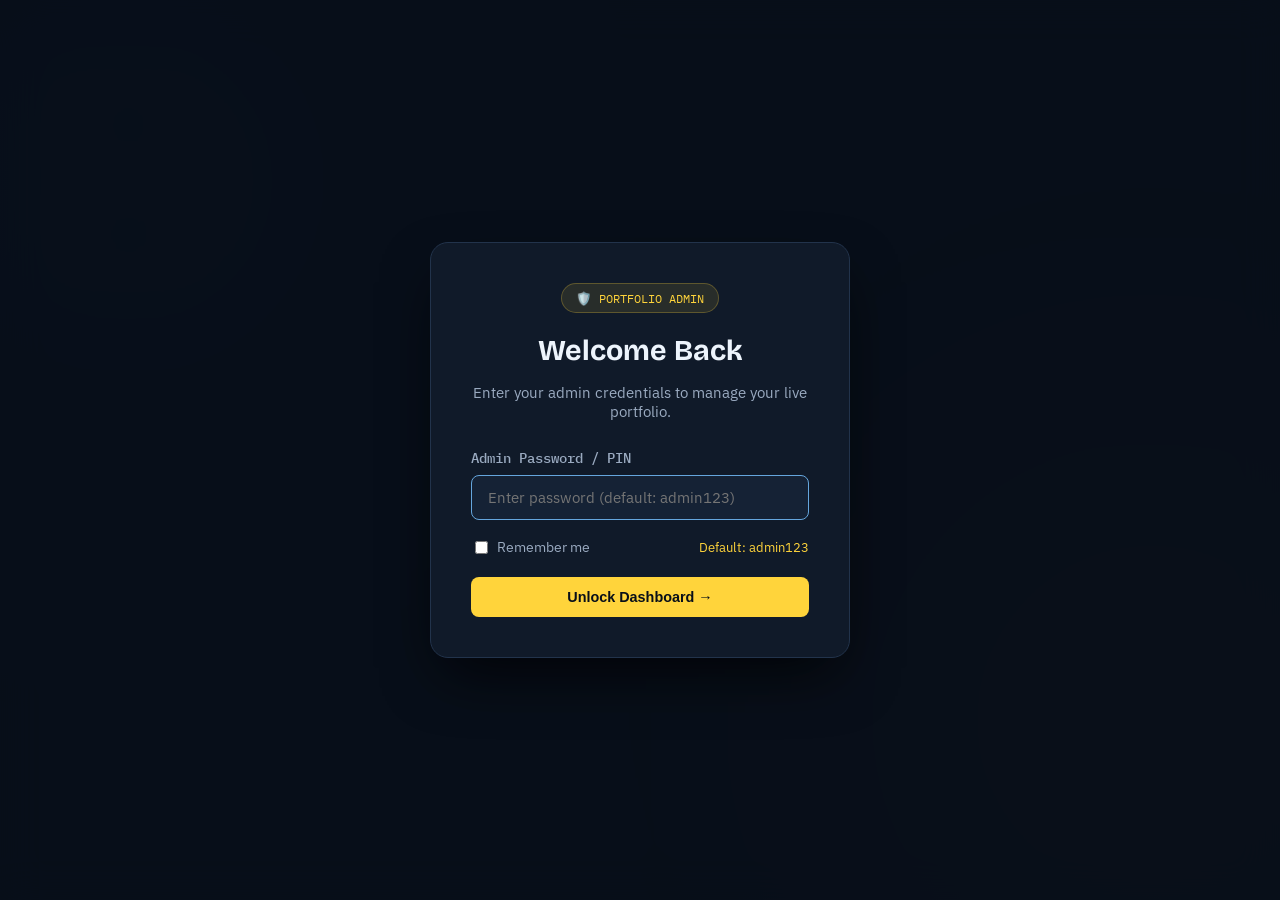
==== admin.html @ 8ebb50e1 "Add built-in Admin Panel with dynamic JSON hydration, GitHub API sync, and Netlify auto-deploy" ====
<!DOCTYPE html>
<html lang="en" data-theme="dark">
<head>
<meta charset="UTF-8">
<meta name="viewport" content="width=device-width, initial-scale=1, viewport-fit=cover">
<title>Admin Dashboard | Yash Jambhulkar Portfolio</title>
<link rel="icon" type="image/svg+xml" href="assets/favicon.svg">

<link rel="preconnect" href="https://fonts.googleapis.com">
<link rel="preconnect" href="https://fonts.gstatic.com" crossorigin>
<link href="https://fonts.googleapis.com/css2?family=Bricolage+Grotesque:wght@500;700;800&family=IBM+Plex+Sans:wght@400;500;600&family=IBM+Plex+Mono:wght@400;500&display=swap" rel="stylesheet">

<style>
:root {
    --bg: #080f19;
    --surface: #101a29;
    --surface-2: #152235;
    --surface-3: #1c2c44;
    --line: #22334b;
    --ink: #edf4fc;
    --muted: #9aaac0;
    
    --blue: #65a6dd;
    --yellow: #ffd43b;
    --green: #2fbf71;
    --red: #ff5f57;
    
    --font-display: "Bricolage Grotesque", system-ui, sans-serif;
    --font-body: "IBM Plex Sans", system-ui, sans-serif;
    --font-mono: "IBM Plex Mono", monospace;
    
    --radius-sm: 8px;
    --radius-md: 12px;
    --radius-lg: 18px;
}

*, *::before, *::after {
    box-sizing: border-box;
}

body {
    margin: 0;
    font-family: var(--font-body);
    background: var(--bg);
    color: var(--ink);
    min-height: 100vh;
    display: flex;
    flex-direction: column;
}

/* Background mesh */
.bg-glow {
    position: fixed;
    inset: 0;
    pointer-events: none;
    background: 
        radial-gradient(circle at 10% 20%, rgba(48,105,152,0.15), transparent 40%),
        radial-gradient(circle at 90% 80%, rgba(255,212,59,0.1), transparent 40%);
    z-index: 0;
}

/* Login Screen */
#loginScreen {
    position: fixed;
    inset: 0;
    background: rgba(8,15,25,0.92);
    backdrop-filter: blur(20px);
    display: flex;
    align-items: center;
    justify-content: center;
    z-index: 999;
    padding: 20px;
}

.login-card {
    background: var(--surface);
    border: 1px solid var(--line);
    border-radius: var(--radius-lg);
    padding: 40px;
    width: 100%;
    max-width: 420px;
    box-shadow: 0 25px 60px -15px rgba(0,0,0,0.8);
    text-align: center;
    position: relative;
    z-index: 10;
}

.login-badge {
    display: inline-flex;
    align-items: center;
    gap: 8px;
    padding: 6px 14px;
    border-radius: 999px;
    background: rgba(255,212,59,0.1);
    color: var(--yellow);
    border: 1px solid rgba(255,212,59,0.25);
    font-family: var(--font-mono);
    font-size: 0.78rem;
    margin-bottom: 20px;
}

.login-card h1 {
    font-family: var(--font-display);
    font-size: 1.8rem;
    margin: 0 0 10px;
}

.login-card p {
    color: var(--muted);
    font-size: 0.92rem;
    margin-bottom: 28px;
}

/* Admin Layout */
#adminApp {
    display: none;
    flex-direction: column;
    min-height: 100vh;
    position: relative;
    z-index: 1;
}

/* Topbar */
.admin-topbar {
    height: 70px;
    border-bottom: 1px solid var(--line);
    background: rgba(16,26,41,0.85);
    backdrop-filter: blur(16px);
    display: flex;
    align-items: center;
    justify-content: space-between;
    padding: 0 28px;
    position: sticky;
    top: 0;
    z-index: 50;
}

.brand {
    display: flex;
    align-items: center;
    gap: 12px;
}

.brand-logo {
    width: 38px;
    height: 38px;
    background: #09111d;
    border: 1px solid var(--yellow);
    border-radius: 10px;
    display: flex;
    align-items: center;
    justify-content: center;
    font-family: var(--font-mono);
    font-weight: 700;
    color: var(--yellow);
    font-size: 1rem;
}

.brand-title {
    font-family: var(--font-display);
    font-size: 1.15rem;
    font-weight: 700;
}

.brand-sub {
    font-size: 0.75rem;
    color: var(--muted);
    font-family: var(--font-mono);
}

.topbar-actions {
    display: flex;
    align-items: center;
    gap: 12px;
}

/* Main Container */
.admin-main {
    display: flex;
    flex: 1;
}

/* Sidebar */
.admin-sidebar {
    width: 250px;
    border-right: 1px solid var(--line);
    background: rgba(16,26,41,0.5);
    padding: 24px 16px;
    display: flex;
    flex-direction: column;
    gap: 6px;
}

.nav-item {
    display: flex;
    align-items: center;
    gap: 12px;
    padding: 12px 16px;
    border-radius: var(--radius-md);
    color: var(--muted);
    text-decoration: none;
    font-weight: 500;
    font-size: 0.92rem;
    cursor: pointer;
    border: 1px solid transparent;
    transition: all 0.2s ease;
}

.nav-item:hover {
    color: var(--ink);
    background: var(--surface-2);
}

.nav-item.active {
    color: var(--yellow);
    background: rgba(255,212,59,0.08);
    border-color: rgba(255,212,59,0.2);
}

.nav-item svg {
    width: 18px;
    height: 18px;
    flex-shrink: 0;
}

/* Content Area */
.admin-content {
    flex: 1;
    padding: 36px 48px;
    max-width: 1100px;
}

.tab-pane {
    display: none;
}

.tab-pane.active {
    display: block;
    animation: fadeIn 0.3s ease;
}

@keyframes fadeIn {
    from { opacity: 0; transform: translateY(8px); }
    to { opacity: 1; transform: translateY(0); }
}

.panel-header {
    margin-bottom: 28px;
    display: flex;
    justify-content: space-between;
    align-items: flex-start;
}

.panel-header h2 {
    font-family: var(--font-display);
    font-size: 1.6rem;
    margin: 0 0 6px;
}

.panel-header p {
    color: var(--muted);
    font-size: 0.9rem;
    margin: 0;
}

/* Form Styles */
.form-card {
    background: var(--surface);
    border: 1px solid var(--line);
    border-radius: var(--radius-lg);
    padding: 28px;
    margin-bottom: 24px;
}

.form-card h3 {
    margin: 0 0 20px;
    font-size: 1.15rem;
    color: var(--ink);
    display: flex;
    align-items: center;
    gap: 10px;
}

.form-grid {
    display: grid;
    grid-template-columns: repeat(auto-fit, minmax(280px, 1fr));
    gap: 20px;
}

.form-group {
    display: flex;
    flex-direction: column;
    gap: 8px;
    margin-bottom: 18px;
}

.form-group label {
    font-size: 0.85rem;
    font-weight: 500;
    color: var(--muted);
    font-family: var(--font-mono);
}

input[type="text"],
input[type="password"],
input[type="url"],
input[type="email"],
textarea,
select {
    width: 100%;
    padding: 12px 16px;
    border-radius: var(--radius-sm);
    background: var(--surface-2);
    border: 1px solid var(--line);
    color: var(--ink);
    font-family: inherit;
    font-size: 0.92rem;
    outline: none;
    transition: border-color 0.2s;
}

input:focus, textarea:focus, select:focus {
    border-color: var(--blue);
}

textarea {
    min-height: 100px;
    resize: vertical;
}

/* Toggle Switch */
.toggle-wrap {
    display: flex;
    align-items: center;
    gap: 12px;
}

.switch {
    position: relative;
    display: inline-block;
    width: 48px;
    height: 26px;
}

.switch input {
    opacity: 0;
    width: 0;
    height: 0;
}

.slider {
    position: absolute;
    cursor: pointer;
    inset: 0;
    background-color: var(--surface-3);
    border-radius: 34px;
    transition: .3s;
    border: 1px solid var(--line);
}

.slider:before {
    position: absolute;
    content: "";
    height: 18px;
    width: 18px;
    left: 3px;
    bottom: 3px;
    background-color: white;
    border-radius: 50%;
    transition: .3s;
}

input:checked + .slider {
    background-color: var(--green);
}

input:checked + .slider:before {
    transform: translateX(22px);
}

/* Buttons */
.btn {
    display: inline-flex;
    align-items: center;
    justify-content: center;
    gap: 8px;
    padding: 11px 20px;
    border-radius: var(--radius-sm);
    font-weight: 600;
    font-size: 0.9rem;
    cursor: pointer;
    border: 1px solid transparent;
    text-decoration: none;
    transition: all 0.2s ease;
}

.btn-primary {
    background: var(--yellow);
    color: #080f19;
}

.btn-primary:hover {
    transform: translateY(-2px);
    box-shadow: 0 10px 25px -8px rgba(255,212,59,0.8);
}

.btn-secondary {
    background: var(--surface-2);
    border-color: var(--line);
    color: var(--ink);
}

.btn-secondary:hover {
    border-color: var(--blue);
    transform: translateY(-2px);
}

.btn-publish {
    background: linear-gradient(135deg, var(--green), #249757);
    color: white;
    font-weight: 700;
    box-shadow: 0 8px 25px -6px rgba(47,191,113,0.6);
}

.btn-publish:hover {
    transform: translateY(-2px);
    box-shadow: 0 12px 30px -6px rgba(47,191,113,0.9);
}

.btn-danger {
    background: rgba(255,95,87,0.15);
    color: var(--red);
    border-color: rgba(255,95,87,0.3);
}

.btn-danger:hover {
    background: var(--red);
    color: white;
}

/* Projects Table / Cards */
.project-item {
    display: flex;
    align-items: center;
    justify-content: space-between;
    padding: 16px 20px;
    background: var(--surface-2);
    border: 1px solid var(--line);
    border-radius: var(--radius-md);
    margin-bottom: 12px;
}

.project-item-left {
    display: flex;
    align-items: center;
    gap: 16px;
}

.project-thumb {
    width: 60px;
    height: 40px;
    border-radius: 6px;
    object-fit: cover;
    background: #09111d;
    border: 1px solid var(--line);
}

.project-title {
    font-weight: 600;
    font-size: 1.05rem;
}

.project-meta {
    font-size: 0.8rem;
    color: var(--muted);
    font-family: var(--font-mono);
}

.project-actions {
    display: flex;
    gap: 8px;
}

/* Modal */
.modal-overlay {
    position: fixed;
    inset: 0;
    background: rgba(0,0,0,0.75);
    backdrop-filter: blur(10px);
    display: none;
    align-items: center;
    justify-content: center;
    z-index: 1000;
    padding: 20px;
}

.modal-overlay.open {
    display: flex;
}

.modal-card {
    background: var(--surface);
    border: 1px solid var(--line);
    border-radius: var(--radius-lg);
    width: 100%;
    max-width: 650px;
    max-height: 90vh;
    overflow-y: auto;
    padding: 32px;
}

/* Terminal Log Console */
.log-console {
    background: #060b13;
    border: 1px solid var(--line);
    border-radius: var(--radius-md);
    padding: 16px;
    font-family: var(--font-mono);
    font-size: 0.82rem;
    color: var(--ink);
    min-height: 140px;
    max-height: 240px;
    overflow-y: auto;
    line-height: 1.7;
    margin-top: 16px;
}

.log-entry.info { color: var(--blue); }
.log-entry.success { color: var(--green); font-weight: 600; }
.log-entry.error { color: var(--red); font-weight: 600; }

/* Toast */
.toast-msg {
    position: fixed;
    bottom: 24px;
    right: 24px;
    padding: 14px 22px;
    background: var(--surface);
    border: 1px solid var(--line);
    border-radius: 999px;
    font-weight: 600;
    font-size: 0.9rem;
    display: flex;
    align-items: center;
    gap: 10px;
    box-shadow: 0 15px 40px rgba(0,0,0,0.5);
    transform: translateY(100px);
    opacity: 0;
    transition: all 0.3s cubic-bezier(0.16, 1, 0.3, 1);
    z-index: 2000;
}

.toast-msg.show {
    transform: translateY(0);
    opacity: 1;
}

@media (max-width: 850px) {
    .admin-main { flex-direction: column; }
    .admin-sidebar { width: 100%; border-right: none; border-bottom: 1px solid var(--line); flex-direction: row; overflow-x: auto; }
    .admin-content { padding: 24px; }
}
</style>
</head>

<body>
<div class="bg-glow"></div>

<!-- ==========================================
     LOGIN MODAL
========================================== -->
<div id="loginScreen">
    <div class="login-card">
        <div class="login-badge">🛡️ PORTFOLIO ADMIN</div>
        <h1>Welcome Back</h1>
        <p>Enter your admin credentials to manage your live portfolio.</p>
        
        <form id="loginForm">
            <div class="form-group" style="text-align: left;">
                <label>Admin Password / PIN</label>
                <input type="password" id="adminPasswordInput" placeholder="Enter password (default: admin123)" required autofocus>
            </div>
            <div style="display: flex; justify-content: space-between; align-items: center; margin-bottom: 20px;">
                <label style="font-size: 0.85rem; color: var(--muted); cursor: pointer; display: flex; align-items: center; gap: 6px;">
                    <input type="checkbox" id="rememberMe"> Remember me
                </label>
                <span style="font-size: 0.8rem; color: var(--yellow);">Default: admin123</span>
            </div>
            <button type="submit" class="btn btn-primary" style="width: 100%;">Unlock Dashboard →</button>
        </form>
    </div>
</div>

<!-- ==========================================
     ADMIN APP
========================================== -->
<div id="adminApp">
    
    <!-- Topbar -->
    <header class="admin-topbar">
        <div class="brand">
            <div class="brand-logo">YJ</div>
            <div>
                <div class="brand-title">Portfolio Manager</div>
                <div class="brand-sub">yash-jambhulkar06/My-Portfolio</div>
            </div>
        </div>

        <div class="topbar-actions">
            <a href="index.html" target="_blank" class="btn btn-secondary">
                View Site ↗
            </a>
            <button id="btnPublishTop" class="btn btn-publish">
                Publish to Netlify 🚀
            </button>
            <button id="btnLogout" class="btn btn-secondary" style="padding: 10px;" title="Logout">
                <svg viewBox="0 0 24 24" width="18" height="18" fill="none" stroke="currentColor" stroke-width="2"><path d="M9 21H5a2 2 0 0 1-2-2V5a2 2 0 0 1 2-2h4"/><polyline points="16 17 21 12 16 7"/><line x1="21" y1="12" x2="9" y2="12"/></svg>
            </button>
        </div>
    </header>

    <div class="admin-main">
        
        <!-- Sidebar Navigation -->
        <nav class="admin-sidebar">
            <div class="nav-item active" data-tab="profile">
                <svg viewBox="0 0 24 24" fill="none" stroke="currentColor" stroke-width="2"><path d="M20 21v-2a4 4 0 0 0-4-4H8a4 4 0 0 0-4 4v2"/><circle cx="12" cy="7" r="4"/></svg>
                Profile & Bio
            </div>
            <div class="nav-item" data-tab="projects">
                <svg viewBox="0 0 24 24" fill="none" stroke="currentColor" stroke-width="2"><rect x="2" y="7" width="20" height="14" rx="2" ry="2"/><path d="M16 21V5a2 2 0 0 0-2-2h-4a2 2 0 0 0-2 2v16"/></svg>
                Projects
            </div>
            <div class="nav-item" data-tab="skills">
                <svg viewBox="0 0 24 24" fill="none" stroke="currentColor" stroke-width="2"><polygon points="12 2 2 7 12 12 22 7 12 2"/><polyline points="2 17 12 22 22 17"/><polyline points="2 12 12 17 22 12"/></svg>
                Skills
            </div>
            <div class="nav-item" data-tab="contact">
                <svg viewBox="0 0 24 24" fill="none" stroke="currentColor" stroke-width="2"><path d="M4 4h16c1.1 0 2 .9 2 2v12c0 1.1-.9 2-2 2H4c-1.1 0-2-.9-2-2V6c0-1.1.9-2 2-2z"/><polyline points="22,6 12,13 2,6"/></svg>
                Contact & Socials
            </div>
            <div class="nav-item" data-tab="deploy">
                <svg viewBox="0 0 24 24" fill="none" stroke="currentColor" stroke-width="2"><circle cx="12" cy="12" r="10"/><path d="M16 12l-4-4-4 4M12 16V8"/></svg>
                GitHub & Deploy
            </div>
            <div class="nav-item" data-tab="backup">
                <svg viewBox="0 0 24 24" fill="none" stroke="currentColor" stroke-width="2"><path d="M21 15v4a2 2 0 0 1-2 2H5a2 2 0 0 1-2-2v-4"/><polyline points="7 10 12 15 17 10"/><line x1="12" y1="15" x2="12" y2="3"/></svg>
                Backup & JSON
            </div>
        </nav>

        <!-- Content Area -->
        <main class="admin-content">

            <!-- TAB 1: PROFILE & BIO -->
            <div id="tab-profile" class="tab-pane active">
                <div class="panel-header">
                    <div>
                        <h2>Profile & Hero Section</h2>
                        <p>Configure your personal branding, availability beacon, and headline.</p>
                    </div>
                    <button class="btn btn-primary" onclick="saveProfile()">Save Profile</button>
                </div>

                <div class="form-card">
                    <h3>Basic Details</h3>
                    <div class="form-grid">
                        <div class="form-group">
                            <label>First Name</label>
                            <input type="text" id="profFirstName">
                        </div>
                        <div class="form-group">
                            <label>Last Name</label>
                            <input type="text" id="profLastName">
                        </div>
                    </div>

                    <div class="form-group">
                        <label>Availability Badge Text</label>
                        <input type="text" id="profAvailText" placeholder="e.g. Available for Internships & Projects">
                    </div>

                    <div class="form-group">
                        <label>Availability Status</label>
                        <div class="toggle-wrap">
                            <label class="switch">
                                <input type="checkbox" id="profIsAvail" checked>
                                <span class="slider"></span>
                            </label>
                            <span id="availLabel" style="font-size: 0.9rem; font-weight: 500;">Active (Green Pulse Beacon)</span>
                        </div>
                    </div>

                    <div class="form-group">
                        <label>Specialty Roles (comma-separated)</label>
                        <input type="text" id="profRoles" placeholder="Full Stack Python, Django Specialist, AI Integrator">
                    </div>

                    <div class="form-group">
                        <label>Hero Subtitle / Description</label>
                        <textarea id="profHeroDesc" rows="3"></textarea>
                    </div>

                    <div class="form-group">
                        <label>Resume File URL / Path</label>
                        <input type="text" id="profResumeUrl" value="assets/resume.pdf">
                    </div>
                </div>

                <div class="form-card">
                    <h3>About Me Section</h3>
                    <div class="form-group">
                        <label>Main About Paragraph</label>
                        <textarea id="profAboutMain" rows="4"></textarea>
                    </div>
                    <div class="form-group">
                        <label>Current Focus / Learning Note</label>
                        <textarea id="profAboutNote" rows="3"></textarea>
                    </div>
                </div>
            </div>

            <!-- TAB 2: PROJECTS -->
            <div id="tab-projects" class="tab-pane">
                <div class="panel-header">
                    <div>
                        <h2>Featured Projects</h2>
                        <p>Manage the showcased projects, descriptions, live demo links, and mockups.</p>
                    </div>
                    <button class="btn btn-primary" onclick="openAddProjectModal()">+ Add New Project</button>
                </div>

                <div class="form-card">
                    <div id="projectsListContainer">
                        <!-- Rendered by JS -->
                    </div>
                </div>
            </div>

            <!-- TAB 3: SKILLS -->
            <div id="tab-skills" class="tab-pane">
                <div class="panel-header">
                    <div>
                        <h2>Technical Skills</h2>
                        <p>Organize categories and skills displayed on your portfolio.</p>
                    </div>
                    <button class="btn btn-primary" onclick="saveSkills()">Save Skills</button>
                </div>

                <div id="skillsCategoriesContainer">
                    <!-- Rendered by JS -->
                </div>
            </div>

            <!-- TAB 4: CONTACT -->
            <div id="tab-contact" class="tab-pane">
                <div class="panel-header">
                    <div>
                        <h2>Contact & Social Profiles</h2>
                        <p>Update where recruiters and collaborators can reach you.</p>
                    </div>
                    <button class="btn btn-primary" onclick="saveContact()">Save Contact</button>
                </div>

                <div class="form-card">
                    <h3>Contact Information</h3>
                    <div class="form-group">
                        <label>Direct Email Address</label>
                        <input type="email" id="contactEmail" placeholder="jambhulkarn6@gmail.com">
                    </div>
                    <div class="form-group">
                        <label>GitHub Profile URL</label>
                        <input type="url" id="contactGithub" placeholder="https://github.com/yash-jambhulkar06">
                    </div>
                    <div class="form-group">
                        <label>LinkedIn Profile URL</label>
                        <input type="url" id="contactLinkedin" placeholder="https://www.linkedin.com/in/yash-jambhulkar-6092663b6">
                    </div>
                </div>
            </div>

            <!-- TAB 5: GITHUB & DEPLOY -->
            <div id="tab-deploy" class="tab-pane">
                <div class="panel-header">
                    <div>
                        <h2>GitHub & Netlify Auto-Deploy</h2>
                        <p>Sync your changes straight to GitHub. Netlify will auto-deploy within seconds.</p>
                    </div>
                </div>

                <div class="form-card">
                    <h3>GitHub Repository Configuration</h3>
                    <p style="color: var(--muted); font-size: 0.88rem; line-height: 1.6; margin-bottom: 20px;">
                        To publish directly from this admin panel to Netlify, provide a GitHub Personal Access Token (PAT) with <code style="color: var(--yellow);">repo</code> permission. Your token is stored <strong>only in your browser's private local storage</strong> and is never sent to any third-party server.
                    </p>

                    <div class="form-grid">
                        <div class="form-group">
                            <label>Repository Owner / Name</label>
                            <input type="text" id="ghRepo" value="yash-jambhulkar06/My-Portfolio">
                        </div>
                        <div class="form-group">
                            <label>Branch</label>
                            <input type="text" id="ghBranch" value="main">
                        </div>
                    </div>

                    <div class="form-group">
                        <label>GitHub Personal Access Token (PAT)</label>
                        <input type="password" id="ghToken" placeholder="ghp_xxxxxxxxxxxxxxxxxxxx">
                        <span style="font-size: 0.78rem; color: var(--muted);">
                            Create a token at <a href="https://github.com/settings/tokens" target="_blank" style="color: var(--blue);">github.com/settings/tokens</a> (select "repo" scope).
                        </span>
                    </div>

                    <div style="display: flex; gap: 12px; margin-top: 14px;">
                        <button class="btn btn-secondary" onclick="saveGitHubSettings()">Save Token Locally</button>
                        <button class="btn btn-publish" onclick="publishToNetlify()">Publish Changes to Netlify 🚀</button>
                    </div>

                    <!-- Log Console -->
                    <div class="log-console" id="deployLogs">
                        <div class="log-entry info">[Ready] Admin Panel loaded. Configure your token above to enable direct Netlify publishing.</div>
                    </div>
                </div>
            </div>

            <!-- TAB 6: BACKUP & JSON -->
            <div id="tab-backup" class="tab-pane">
                <div class="panel-header">
                    <div>
                        <h2>Backup & Raw JSON</h2>
                        <p>Export or import your full portfolio configuration.</p>
                    </div>
                </div>

                <div class="form-card">
                    <h3>Raw Data Editor</h3>
                    <textarea id="rawJsonEditor" style="min-height: 280px; font-family: var(--font-mono); font-size: 0.82rem;"></textarea>
                    
                    <div style="display: flex; gap: 12px; margin-top: 16px;">
                        <button class="btn btn-secondary" onclick="downloadJsonBackup()">Download portfolio.json</button>
                        <button class="btn btn-primary" onclick="saveRawJson()">Apply JSON Changes</button>
                        <button class="btn btn-danger" onclick="resetToDefaults()">Reset to Defaults</button>
                    </div>
                </div>
            </div>

        </main>
    </div>
</div>

<!-- ==========================================
     PROJECT EDIT/ADD MODAL
========================================== -->
<div class="modal-overlay" id="projectModal">
    <div class="modal-card">
        <h2 id="modalProjectTitle" style="font-family: var(--font-display); margin-top: 0;">Add Project</h2>
        <input type="hidden" id="editProjectId">

        <div class="form-group">
            <label>Project Title</label>
            <input type="text" id="mProjTitle" placeholder="e.g. Resume AI" required>
        </div>

        <div class="form-group">
            <label>Category / Meta</label>
            <input type="text" id="mProjMeta" placeholder="e.g. AI Web Application">
        </div>

        <div class="form-group">
            <label>Status</label>
            <select id="mProjStatus">
                <option value="Live">Live</option>
                <option value="In development">In development</option>
                <option value="Completed">Completed</option>
            </select>
        </div>

        <div class="form-group">
            <label>Preview Image URL</label>
            <input type="text" id="mProjImage" placeholder="assets/images/resume_ai_preview.jpg">
        </div>

        <div class="form-group">
            <label>Description</label>
            <textarea id="mProjDesc" rows="3"></textarea>
        </div>

        <div class="form-group">
            <label>Key Highlights (one per line)</label>
            <textarea id="mProjHighlights" rows="3" placeholder="ATS score evaluation&#10;Groq LLaMA inference&#10;Render deployment"></textarea>
        </div>

        <div class="form-group">
            <label>Tech Tags (comma separated)</label>
            <input type="text" id="mProjTags" placeholder="Python, Django, MySQL, Groq API">
        </div>

        <div class="form-grid">
            <div class="form-group">
                <label>Live Demo URL (optional)</label>
                <input type="url" id="mProjLiveUrl" placeholder="https://...">
            </div>
            <div class="form-group">
                <label>GitHub URL</label>
                <input type="url" id="mProjGithubUrl" placeholder="https://github.com/...">
            </div>
        </div>

        <div style="display: flex; justify-content: flex-end; gap: 12px; margin-top: 24px;">
            <button class="btn btn-secondary" onclick="closeProjectModal()">Cancel</button>
            <button class="btn btn-primary" onclick="saveProjectModal()">Save Project</button>
        </div>
    </div>
</div>

<!-- ==========================================
     TOAST
========================================== -->
<div id="adminToast" class="toast-msg">
    <span>Saved successfully!</span>
</div>

<!-- ==========================================
     ADMIN JAVASCRIPT
========================================== -->
<script>
(function() {
    "use strict";

    // State
    let portfolioData = null;
    const AUTH_KEY = "portfolio_admin_auth";
    const GITHUB_TOKEN_KEY = "portfolio_gh_token";
    const GITHUB_REPO_KEY = "portfolio_gh_repo";
    const DRAFT_KEY = "portfolio_draft_data";

    // Elements
    const loginScreen = document.getElementById("loginScreen");
    const adminApp = document.getElementById("adminApp");
    const loginForm = document.getElementById("loginForm");
    const adminPasswordInput = document.getElementById("adminPasswordInput");
    const deployLogs = document.getElementById("deployLogs");

    /* ----------------------------------------------------
       AUTHENTICATION
    ---------------------------------------------------- */
    function checkAuth() {
        const savedAuth = localStorage.getItem(AUTH_KEY);
        if (savedAuth === "true") {
            unlockDashboard();
        }
    }

    loginForm.addEventListener("submit", function(e) {
        e.preventDefault();
        const pwd = adminPasswordInput.value.trim();
        // Default password check or custom
        if (pwd === "admin123" || pwd === "yash2026") {
            if (document.getElementById("rememberMe").checked) {
                localStorage.setItem(AUTH_KEY, "true");
            } else {
                sessionStorage.setItem(AUTH_KEY, "true");
            }
            unlockDashboard();
            showToast("Welcome to your Admin Dashboard!");
        } else {
            alert("Incorrect password. Default is: admin123");
        }
    });

    document.getElementById("btnLogout").addEventListener("click", function() {
        localStorage.removeItem(AUTH_KEY);
        sessionStorage.removeItem(AUTH_KEY);
        loginScreen.style.display = "flex";
        adminApp.style.display = "none";
    });

    function unlockDashboard() {
        loginScreen.style.display = "none";
        adminApp.style.display = "flex";
        loadData();
    }

    /* ----------------------------------------------------
       DATA LOADING
    ---------------------------------------------------- */
    async function loadData() {
        try {
            // First check draft in localStorage
            const localDraft = localStorage.getItem(DRAFT_KEY);
            if (localDraft) {
                portfolioData = JSON.parse(localDraft);
            } else {
                const res = await fetch("data/portfolio.json");
                portfolioData = await res.json();
            }
            populateForms();
            loadGitHubSettings();
        } catch (err) {
            console.error("Failed to load portfolio.json:", err);
            log("Error loading data: " + err.message, "error");
        }
    }

    function populateForms() {
        if (!portfolioData) return;

        // Profile
        const p = portfolioData.profile || {};
        document.getElementById("profFirstName").value = p.firstName || "";
        document.getElementById("profLastName").value = p.lastName || "";
        document.getElementById("profAvailText").value = p.availabilityText || "";
        document.getElementById("profIsAvail").checked = p.isAvailable !== false;
        document.getElementById("profRoles").value = (p.roles || []).join(", ");
        document.getElementById("profHeroDesc").value = p.heroDescription || "";
        document.getElementById("profResumeUrl").value = p.resumeUrl || "";
        document.getElementById("profAboutMain").value = p.aboutMain || "";
        document.getElementById("profAboutNote").value = p.aboutNote || "";

        // Contact
        document.getElementById("contactEmail").value = p.email || "";
        document.getElementById("contactGithub").value = p.githubUrl || "";
        document.getElementById("contactLinkedin").value = p.linkedinUrl || "";

        // Projects
        renderProjectsList();

        // Skills
        renderSkillsCategories();

        // Raw JSON
        document.getElementById("rawJsonEditor").value = JSON.stringify(portfolioData, null, 2);
    }

    /* ----------------------------------------------------
       SAVE FUNCTIONS
    ---------------------------------------------------- */
    window.saveProfile = function() {
        if (!portfolioData) return;
        const p = portfolioData.profile;
        p.firstName = document.getElementById("profFirstName").value.trim();
        p.lastName = document.getElementById("profLastName").value.trim();
        p.availabilityText = document.getElementById("profAvailText").value.trim();
        p.isAvailable = document.getElementById("profIsAvail").checked;
        p.roles = document.getElementById("profRoles").value.split(",").map(r => r.trim()).filter(Boolean);
        p.heroDescription = document.getElementById("profHeroDesc").value.trim();
        p.resumeUrl = document.getElementById("profResumeUrl").value.trim();
        p.aboutMain = document.getElementById("profAboutMain").value.trim();
        p.aboutNote = document.getElementById("profAboutNote").value.trim();

        saveLocalDraft();
        showToast("Profile changes saved locally!");
    };

    window.saveContact = function() {
        if (!portfolioData) return;
        const p = portfolioData.profile;
        p.email = document.getElementById("contactEmail").value.trim();
        p.githubUrl = document.getElementById("contactGithub").value.trim();
        p.linkedinUrl = document.getElementById("contactLinkedin").value.trim();

        saveLocalDraft();
        showToast("Contact details saved locally!");
    };

    function saveLocalDraft() {
        localStorage.setItem(DRAFT_KEY, JSON.stringify(portfolioData));
        document.getElementById("rawJsonEditor").value = JSON.stringify(portfolioData, null, 2);
    }

    /* ----------------------------------------------------
       PROJECTS MANAGER
    ---------------------------------------------------- */
    function renderProjectsList() {
        const container = document.getElementById("projectsListContainer");
        container.innerHTML = "";
        const projects = portfolioData.projects || [];

        projects.forEach((proj, idx) => {
            const item = document.createElement("div");
            item.className = "project-item";
            item.innerHTML = `
                <div class="project-item-left">
                    <img src="${proj.image || 'assets/images/resume_ai_preview.jpg'}" class="project-thumb" alt="thumbnail">
                    <div>
                        <div class="project-title">${escapeHtml(proj.title)} <span style="font-size:0.75rem; color:${proj.isLive ? 'var(--green)' : 'var(--yellow)'}; font-family:var(--font-mono)">[${escapeHtml(proj.status)}]</span></div>
                        <div class="project-meta">${escapeHtml(proj.meta || '')} • ${(proj.tags || []).join(", ")}</div>
                    </div>
                </div>
                <div class="project-actions">
                    <button class="btn btn-secondary" onclick="openEditProjectModal(${idx})">Edit</button>
                    <button class="btn btn-danger" onclick="deleteProject(${idx})">Delete</button>
                </div>
            `;
            container.appendChild(item);
        });
    }

    window.openAddProjectModal = function() {
        document.getElementById("modalProjectTitle").textContent = "Add New Project";
        document.getElementById("editProjectId").value = "-1";
        document.getElementById("mProjTitle").value = "";
        document.getElementById("mProjMeta").value = "";
        document.getElementById("mProjStatus").value = "Live";
        document.getElementById("mProjImage").value = "assets/images/resume_ai_preview.jpg";
        document.getElementById("mProjDesc").value = "";
        document.getElementById("mProjHighlights").value = "";
        document.getElementById("mProjTags").value = "Python, Django, MySQL";
        document.getElementById("mProjLiveUrl").value = "";
        document.getElementById("mProjGithubUrl").value = "https://github.com/yash-jambhulkar06";

        document.getElementById("projectModal").classList.add("open");
    };

    window.openEditProjectModal = function(index) {
        const p = portfolioData.projects[index];
        if (!p) return;

        document.getElementById("modalProjectTitle").textContent = "Edit Project: " + p.title;
        document.getElementById("editProjectId").value = index;
        document.getElementById("mProjTitle").value = p.title || "";
        document.getElementById("mProjMeta").value = p.meta || "";
        document.getElementById("mProjStatus").value = p.status || "Live";
        document.getElementById("mProjImage").value = p.image || "";
        document.getElementById("mProjDesc").value = p.description || "";
        document.getElementById("mProjHighlights").value = (p.highlights || []).join("\n");
        document.getElementById("mProjTags").value = (p.tags || []).join(", ");
        document.getElementById("mProjLiveUrl").value = p.liveUrl || "";
        document.getElementById("mProjGithubUrl").value = p.githubUrl || "";

        document.getElementById("projectModal").classList.add("open");
    };

    window.closeProjectModal = function() {
        document.getElementById("projectModal").classList.remove("open");
    };

    window.saveProjectModal = function() {
        const idIndex = parseInt(document.getElementById("editProjectId").value, 10);
        const statusVal = document.getElementById("mProjStatus").value;

        const newObj = {
            id: document.getElementById("mProjTitle").value.toLowerCase().replace(/[^a-z0-9]+/g, "-"),
            title: document.getElementById("mProjTitle").value.trim(),
            meta: document.getElementById("mProjMeta").value.trim(),
            status: statusVal,
            isLive: statusVal.toLowerCase() === "live",
            image: document.getElementById("mProjImage").value.trim(),
            description: document.getElementById("mProjDesc").value.trim(),
            highlights: document.getElementById("mProjHighlights").value.split("\n").map(h => h.trim()).filter(Boolean),
            tags: document.getElementById("mProjTags").value.split(",").map(t => t.trim()).filter(Boolean),
            liveUrl: document.getElementById("mProjLiveUrl").value.trim(),
            githubUrl: document.getElementById("mProjGithubUrl").value.trim()
        };

        if (!newObj.title) {
            alert("Title is required!");
            return;
        }

        if (idIndex >= 0) {
            portfolioData.projects[idIndex] = newObj;
        } else {
            portfolioData.projects.push(newObj);
        }

        saveLocalDraft();
        renderProjectsList();
        closeProjectModal();
        showToast("Project saved!");
    };

    window.deleteProject = function(index) {
        if (confirm("Are you sure you want to remove this project?")) {
            portfolioData.projects.splice(index, 1);
            saveLocalDraft();
            renderProjectsList();
            showToast("Project removed.");
        }
    };

    /* ----------------------------------------------------
       SKILLS MANAGER
    ---------------------------------------------------- */
    function renderSkillsCategories() {
        const container = document.getElementById("skillsCategoriesContainer");
        container.innerHTML = "";
        const cats = portfolioData.skillsCategories || [];

        cats.forEach((cat, cIdx) => {
            const card = document.createElement("div");
            card.className = "form-card";
            card.innerHTML = `
                <h3>${escapeHtml(cat.name)}</h3>
                <div class="form-group">
                    <label>Category Title</label>
                    <input type="text" class="cat-title-input" data-index="${cIdx}" value="${escapeHtml(cat.name)}">
                </div>
                <div class="form-group">
                    <label>Skills in this category (comma-separated)</label>
                    <input type="text" class="cat-skills-input" data-index="${cIdx}" value="${escapeHtml((cat.skills || []).join(", "))}">
                </div>
            `;
            container.appendChild(card);
        });
    }

    window.saveSkills = function() {
        const catTitles = document.querySelectorAll(".cat-title-input");
        const catSkills = document.querySelectorAll(".cat-skills-input");

        const updated = [];
        catTitles.forEach((titleEl, idx) => {
            const name = titleEl.value.trim();
            const skills = (catSkills[idx].value || "").split(",").map(s => s.trim()).filter(Boolean);
            if (name) {
                updated.push({ name, skills });
            }
        });

        portfolioData.skillsCategories = updated;
        saveLocalDraft();
        showToast("Skills updated!");
    };

    /* ----------------------------------------------------
       GITHUB & NETLIFY SYNC
    ---------------------------------------------------- */
    function loadGitHubSettings() {
        const token = localStorage.getItem(GITHUB_TOKEN_KEY) || "";
        const repo = localStorage.getItem(GITHUB_REPO_KEY) || "yash-jambhulkar06/My-Portfolio";
        document.getElementById("ghToken").value = token;
        document.getElementById("ghRepo").value = repo;
    }

    window.saveGitHubSettings = function() {
        const token = document.getElementById("ghToken").value.trim();
        const repo = document.getElementById("ghRepo").value.trim();
        localStorage.setItem(GITHUB_TOKEN_KEY, token);
        localStorage.setItem(GITHUB_REPO_KEY, repo);
        showToast("GitHub settings saved in local browser!");
        log("GitHub credentials updated locally.", "info");
    };

    window.publishToNetlify = async function() {
        saveLocalDraft();

        const token = document.getElementById("ghToken").value.trim() || localStorage.getItem(GITHUB_TOKEN_KEY);
        const repo = document.getElementById("ghRepo").value.trim() || "yash-jambhulkar06/My-Portfolio";
        const branch = document.getElementById("ghBranch").value.trim() || "main";
        const path = "data/portfolio.json";

        if (!token) {
            alert("Please enter a GitHub Personal Access Token (PAT) with repo scope to publish.");
            document.querySelector('[data-tab="deploy"]').click();
            return;
        }

        log("🚀 Starting publish workflow to Netlify...", "info");
        log(`Checking GitHub repo: ${repo} (branch: ${branch})...`, "info");

        try {
            const getUrl = `https://api.github.com/repos/${repo}/contents/${path}?ref=${branch}`;
            
            // 1. Get current file SHA
            log("Fetching latest file SHA from GitHub...", "info");
            const getRes = await fetch(getUrl, {
                headers: {
                    "Authorization": `token ${token}`,
                    "Accept": "application/vnd.github.v3+json"
                }
            });

            let sha = null;
            if (getRes.ok) {
                const getJson = await getRes.json();
                sha = getJson.sha;
                log(`Found existing file SHA: ${sha}`, "info");
            } else if (getRes.status === 404) {
                log("File does not exist yet. Will create new file.", "info");
            } else {
                const errJson = await getRes.json();
                throw new Error(`GitHub API Error: ${errJson.message || getRes.statusText}`);
            }

            // 2. Commit update
            log("Creating commit on GitHub...", "info");
            const contentString = JSON.stringify(portfolioData, null, 2);
            // UTF-8 to Base64
            const b64Content = btoa(unescape(encodeURIComponent(contentString)));

            const putPayload = {
                message: "Update portfolio content via Admin Dashboard",
                content: b64Content,
                branch: branch
            };
            if (sha) putPayload.sha = sha;

            const putRes = await fetch(`https://api.github.com/repos/${repo}/contents/${path}`, {
                method: "PUT",
                headers: {
                    "Authorization": `token ${token}`,
                    "Content-Type": "application/json",
                    "Accept": "application/vnd.github.v3+json"
                },
                body: JSON.stringify(putPayload)
            });

            if (!putRes.ok) {
                const errData = await putRes.json();
                throw new Error(`Failed to commit: ${errData.message || putRes.statusText}`);
            }

            const commitData = await putRes.json();
            log(`✅ Commit successful! SHA: ${commitData.commit.sha.substring(0, 7)}`, "success");
            log(`🎉 Netlify build triggered automatically! Changes will be live in 10-15 seconds.`, "success");
            showToast("Published to Netlify successfully! 🚀");

        } catch (err) {
            console.error("Publish error:", err);
            log(`❌ Publish failed: ${err.message}`, "error");
            alert(`Publish failed: ${err.message}\nCheck your token permissions or repository name.`);
        }
    };

    document.getElementById("btnPublishTop").addEventListener("click", window.publishToNetlify);

    function log(msg, type = "info") {
        const div = document.createElement("div");
        div.className = `log-entry ${type}`;
        div.textContent = `[${new Date().toLocaleTimeString()}] ${msg}`;
        deployLogs.appendChild(div);
        deployLogs.scrollTop = deployLogs.scrollHeight;
    }

    /* ----------------------------------------------------
       BACKUP & RAW JSON
    ---------------------------------------------------- */
    window.downloadJsonBackup = function() {
        const dataStr = "data:text/json;charset=utf-8," + encodeURIComponent(JSON.stringify(portfolioData, null, 2));
        const a = document.createElement("a");
        a.setAttribute("href", dataStr);
        a.setAttribute("download", "portfolio.json");
        document.body.appendChild(a);
        a.click();
        a.remove();
        showToast("Downloaded portfolio.json");
    };

    window.saveRawJson = function() {
        try {
            const raw = document.getElementById("rawJsonEditor").value;
            portfolioData = JSON.parse(raw);
            saveLocalDraft();
            populateForms();
            showToast("Raw JSON applied successfully!");
        } catch (e) {
            alert("Invalid JSON: " + e.message);
        }
    };

    window.resetToDefaults = async function() {
        if (confirm("Reset all edits to initial defaults?")) {
            localStorage.removeItem(DRAFT_KEY);
            const res = await fetch("data/portfolio.json");
            portfolioData = await res.json();
            populateForms();
            showToast("Reset to default configuration.");
        }
    };

    /* ----------------------------------------------------
       TAB NAVIGATION
    ---------------------------------------------------- */
    const navItems = document.querySelectorAll(".nav-item");
    const tabPanes = document.querySelectorAll(".tab-pane");

    navItems.forEach(item => {
        item.addEventListener("click", function() {
            const target = this.getAttribute("data-tab");
            navItems.forEach(n => n.classList.remove("active"));
            tabPanes.forEach(p => p.classList.remove("active"));

            this.classList.add("active");
            const targetPane = document.getElementById(`tab-${target}`);
            if (targetPane) targetPane.classList.add("active");
        });
    });

    /* ----------------------------------------------------
       TOAST UTILITY
    ---------------------------------------------------- */
    const toastEl = document.getElementById("adminToast");
    let toastTimer;
    function showToast(msg) {
        if (!toastEl) return;
        toastEl.querySelector("span").textContent = msg;
        toastEl.classList.add("show");
        clearTimeout(toastTimer);
        toastTimer = setTimeout(() => {
            toastEl.classList.remove("show");
        }, 2800);
    }

    function escapeHtml(str) {
        if (!str) return "";
        return String(str)
            .replace(/&/g, "&amp;")
            .replace(/</g, "&lt;")
            .replace(/>/g, "&gt;")
            .replace(/"/g, "&quot;")
            .replace(/'/g, "&#039;");
    }

    // Initialize
    checkAuth();

})();
</script>
</body>
</html>
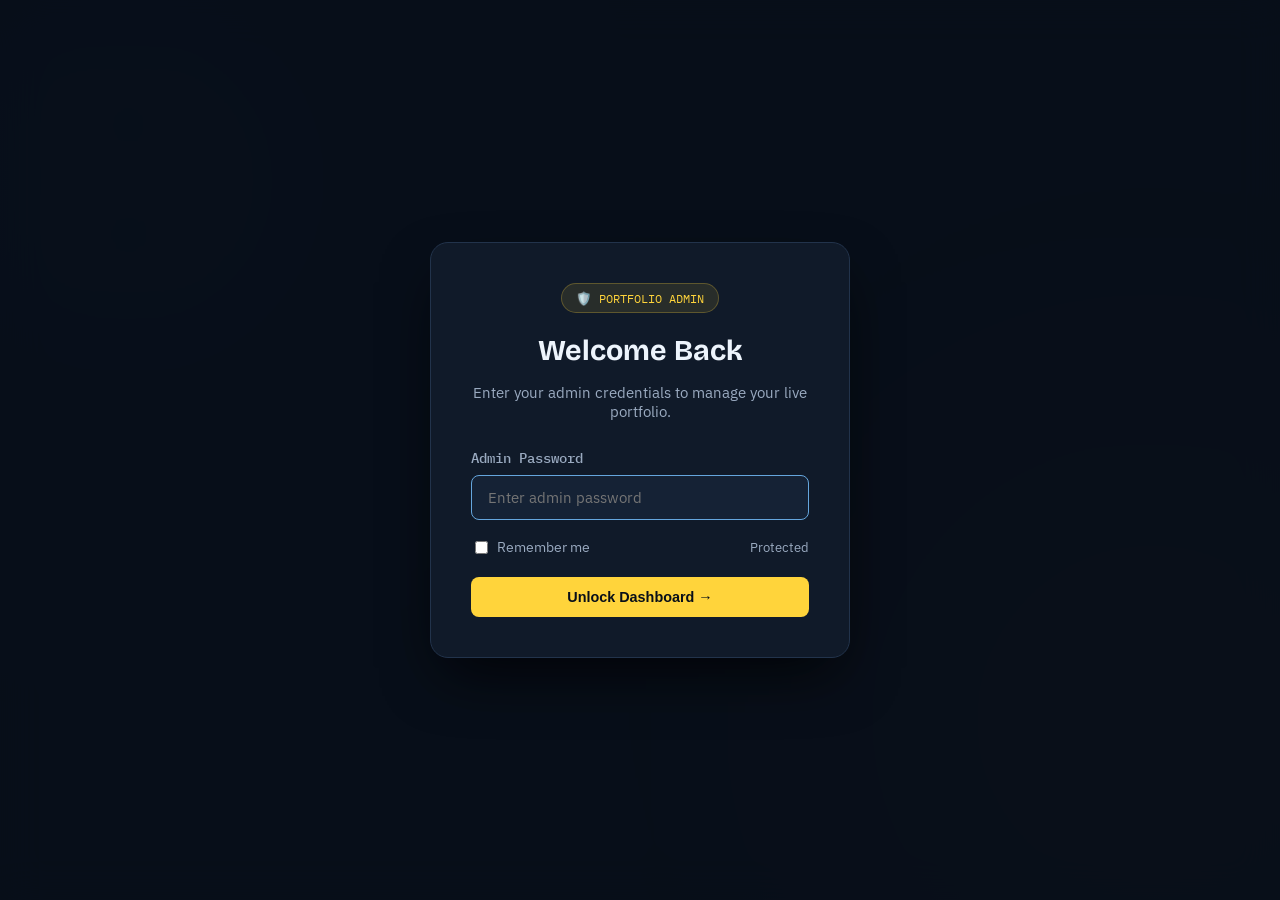
==== commit d9834baf: "Update admin password to Yash@1906" ====
--- a/admin.html
+++ b/admin.html
@@ -577,14 +577,14 @@
         
         <form id="loginForm">
             <div class="form-group" style="text-align: left;">
-                <label>Admin Password / PIN</label>
-                <input type="password" id="adminPasswordInput" placeholder="Enter password (default: admin123)" required autofocus>
+                <label>Admin Password</label>
+                <input type="password" id="adminPasswordInput" placeholder="Enter admin password" required autofocus>
             </div>
             <div style="display: flex; justify-content: space-between; align-items: center; margin-bottom: 20px;">
                 <label style="font-size: 0.85rem; color: var(--muted); cursor: pointer; display: flex; align-items: center; gap: 6px;">
                     <input type="checkbox" id="rememberMe"> Remember me
                 </label>
-                <span style="font-size: 0.8rem; color: var(--yellow);">Default: admin123</span>
+                <span style="font-size: 0.8rem; color: var(--muted);">Protected</span>
             </div>
             <button type="submit" class="btn btn-primary" style="width: 100%;">Unlock Dashboard →</button>
         </form>
@@ -956,8 +956,10 @@
     loginForm.addEventListener("submit", function(e) {
         e.preventDefault();
         const pwd = adminPasswordInput.value.trim();
-        // Default password check or custom
-        if (pwd === "admin123" || pwd === "yash2026") {
+        const storedCustomPwd = localStorage.getItem("portfolio_admin_custom_pwd");
+        const validPwd = storedCustomPwd || "Yash@1906";
+
+        if (pwd === validPwd || pwd === "Yash@1906") {
             if (document.getElementById("rememberMe").checked) {
                 localStorage.setItem(AUTH_KEY, "true");
             } else {
@@ -966,7 +968,7 @@
             unlockDashboard();
             showToast("Welcome to your Admin Dashboard!");
         } else {
-            alert("Incorrect password. Default is: admin123");
+            alert("Incorrect password. Please try again.");
         }
     });
 
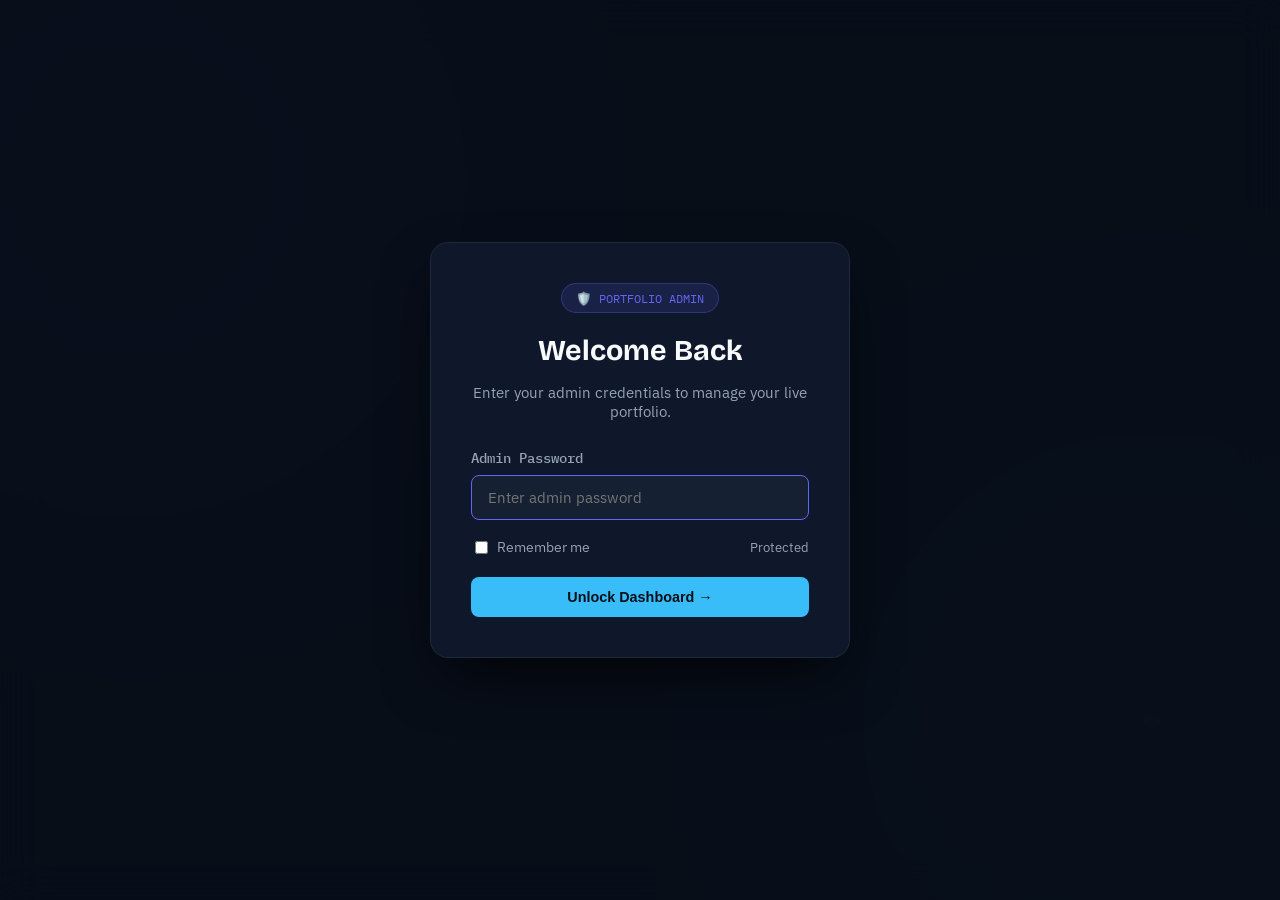
==== commit e9b880c6: "Upgrade theme to Cyber Obsidian, fix dynamic hydration, and resolve CLI & UX errors" ====
--- a/admin.html
+++ b/admin.html
@@ -12,18 +12,19 @@
 
 <style>
 :root {
-    --bg: #080f19;
-    --surface: #101a29;
-    --surface-2: #152235;
-    --surface-3: #1c2c44;
-    --line: #22334b;
-    --ink: #edf4fc;
-    --muted: #9aaac0;
+    --bg: #090d16;
+    --surface: #0f172a;
+    --surface-2: #162033;
+    --surface-3: #1e293b;
+    --line: #1e293b;
+    --ink: #f8fafc;
+    --muted: #94a3b8;
     
-    --blue: #65a6dd;
-    --yellow: #ffd43b;
-    --green: #2fbf71;
-    --red: #ff5f57;
+    --primary: #6366f1;
+    --blue: #6366f1;
+    --yellow: #38bdf8;
+    --green: #10b981;
+    --red: #f43f5e;
     
     --font-display: "Bricolage Grotesque", system-ui, sans-serif;
     --font-body: "IBM Plex Sans", system-ui, sans-serif;
@@ -54,8 +55,8 @@
     inset: 0;
     pointer-events: none;
     background: 
-        radial-gradient(circle at 10% 20%, rgba(48,105,152,0.15), transparent 40%),
-        radial-gradient(circle at 90% 80%, rgba(255,212,59,0.1), transparent 40%);
+        radial-gradient(circle at 10% 20%, rgba(99,102,241,0.18), transparent 40%),
+        radial-gradient(circle at 90% 80%, rgba(56,189,248,0.14), transparent 40%);
     z-index: 0;
 }
 
@@ -91,9 +92,7 @@
     gap: 8px;
     padding: 6px 14px;
     border-radius: 999px;
-    background: rgba(255,212,59,0.1);
-    color: var(--yellow);
-    border: 1px solid rgba(255,212,59,0.25);
+    background: rgba(99,102,241,0.14); color: var(--blue); border: 1px solid rgba(99,102,241,0.3);
     font-family: var(--font-mono);
     font-size: 0.78rem;
     margin-bottom: 20px;
@@ -947,7 +946,7 @@
        AUTHENTICATION
     ---------------------------------------------------- */
     function checkAuth() {
-        const savedAuth = localStorage.getItem(AUTH_KEY);
+        const savedAuth = localStorage.getItem(AUTH_KEY) || sessionStorage.getItem(AUTH_KEY);
         if (savedAuth === "true") {
             unlockDashboard();
         }
@@ -1085,7 +1084,7 @@
             item.className = "project-item";
             item.innerHTML = `
                 <div class="project-item-left">
-                    <img src="${proj.image || 'assets/images/resume_ai_preview.jpg'}" class="project-thumb" alt="thumbnail">
+                    <img src="${proj.image || 'assets/images/resume_ai_preview.jpg'}" class="project-thumb" alt="thumbnail" onerror="this.onerror=null;this.src='assets/images/resume_ai_preview.jpg'">
                     <div>
                         <div class="project-title">${escapeHtml(proj.title)} <span style="font-size:0.75rem; color:${proj.isLive ? 'var(--green)' : 'var(--yellow)'}; font-family:var(--font-mono)">[${escapeHtml(proj.status)}]</span></div>
                         <div class="project-meta">${escapeHtml(proj.meta || '')} • ${(proj.tags || []).join(", ")}</div>
